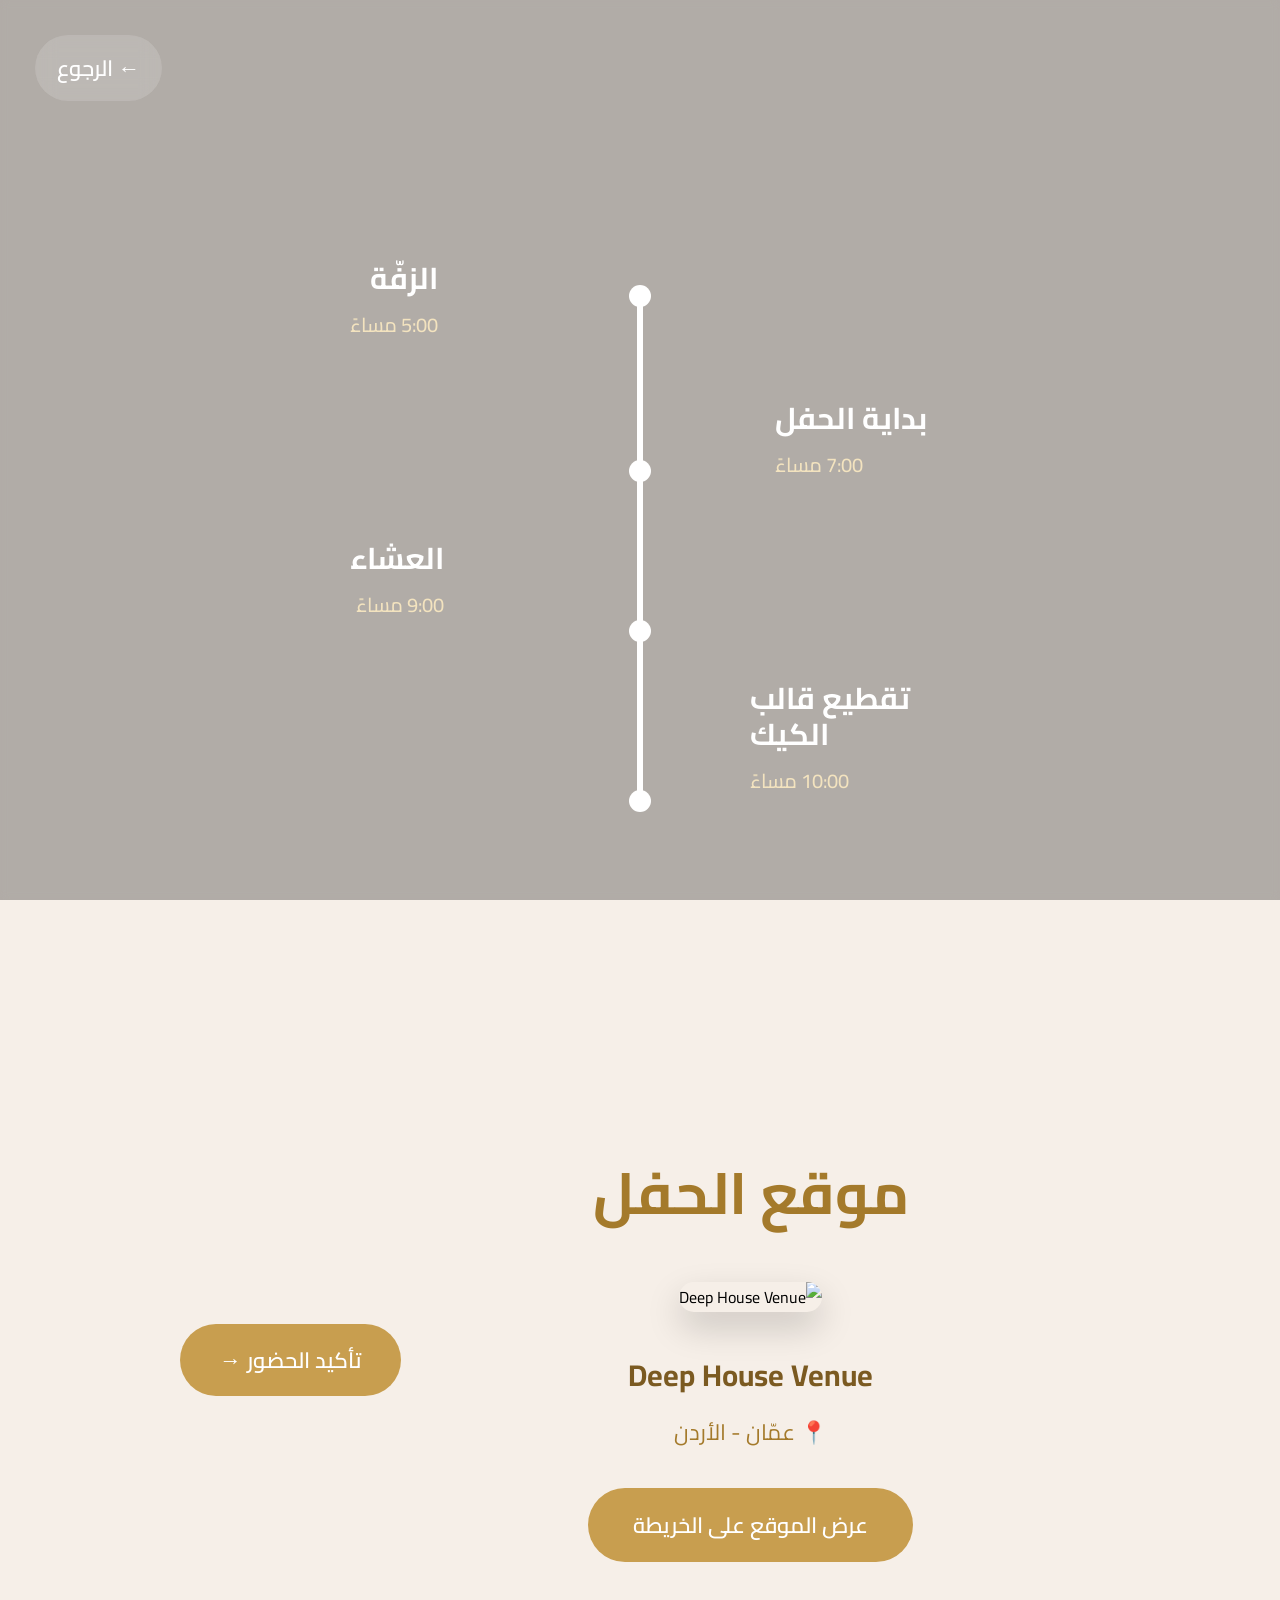
==== details.html @ 85a331f1 "Add files via upload" ====
<!DOCTYPE html>
<html lang="ar" dir="rtl">

<head>

    <meta charset="UTF-8">
    <meta name="viewport" content="width=device-width, initial-scale=1.0">

    <title>تفاصيل الحفل</title>

    <link rel="stylesheet" href="style.css">

    <link rel="preconnect" href="https://fonts.googleapis.com">
    <link rel="preconnect" href="https://fonts.gstatic.com" crossorigin>

    <link href="https://fonts.googleapis.com/css2?family=Cairo:wght@300;400;600;700&display=swap" rel="stylesheet">

</head>

<body>

    <a href="index.html" class="back-btn">
    ← الرجوع
</a>

<section id="details-page">

    <div class="details-overlay"></div>

    <div class="timeline-container fade-up">

        <!-- عنوان التفاصيل -->

        <img src="assets/images/details-name.png"
             class="details-name"
             alt="">

        <!-- الخط -->

        <div class="timeline-line"></div>

        <!-- النقاط -->

        <span class="dot dot1"></span>
        <span class="dot dot2"></span>
        <span class="dot dot3"></span>
        <span class="dot dot4"></span>

        <!-- السيارة -->

        <div class="timeline-item left item1">

            <img src="assets/images/car.png"
                 class="timeline-icon"
                 alt="">

            <div class="timeline-text">

                <h3>الزفّة</h3>

                <p>5:00 مساءً</p>

            </div>

        </div>

        <!-- بداية الحفل -->

        <div class="timeline-item right item2">

            <img src="assets/images/hall.png"
                 class="timeline-icon"
                 alt="">

            <div class="timeline-text">

                <h3>بداية الحفل</h3>

                <p>7:00 مساءً</p>

            </div>

        </div>

        <!-- العشاء -->

        <div class="timeline-item left item3">

         <img src="assets/images/dinner.png"
     class="timeline-icon dinner-icon"
     alt="">

            <div class="timeline-text">

                <h3>العشاء</h3>

                <p>9:00 مساءً</p>

            </div>

        </div>

        <!-- الكيك -->

        <div class="timeline-item right item4">

          <img src="assets/images/cake.png"
     class="timeline-icon cake-icon"
     alt="">
            <div class="timeline-text">

                <h3>تقطيع قالب الكيك</h3>

                <p>10:00 مساءً</p>

            </div>

        </div>

    </div>
   

</section>
<!--====================================-->
<!-- موقع الحفل -->
<!--====================================-->

<section id="location">

    <div class="location-container fade-up">

        <h2 class="location-title">
            موقع الحفل
        </h2>

        <img src="assets/images/Deep-House-Venue.jpeg"
             class="location-image"
             alt="Deep House Venue">

        <h3 class="location-name">
            Deep House Venue
        </h3>

        <p class="location-address">
            📍 عمّان - الأردن
        </p>

        <a href="https://www.google.com/maps/place/Deep+House+Venue/@31.8785806,35.7852639,17z/data=!4m6!3m5!1s0x151ca51e03b0c7c5:0xde146ec26766f739!8m2!3d31.8785806!4d35.7878388!16s%2Fg%2F11nh_1nqk2?entry=ttu"
           target="_blank"
           class="location-btn">

            عرض الموقع على الخريطة

        </a>

    </div>
   <div class="details-footer">

    <a href="https://docs.google.com/forms/d/e/1FAIpQLScKyUX1yhwun6GuuKNPkGCBetxqHu31m4FZAYQsaZNFjkMWgA/viewform?usp=header"
   class="next-btn"
   target="_blank">

    تأكيد الحضور →

</a>

</div>
</section>
</body>

</html>
---- style.css ----
/* ========================= */
/* إعدادات عامة */
/* ========================= */

*{
    margin:0;
    padding:0;
    box-sizing:border-box;
}

body{

    font-family:"Cairo",sans-serif;
    background:#F6EFE8;
    overflow-x:hidden;
    overflow-y:auto;
    position:relative;

}

/* ========================= */
/* الخلفية */
/* ========================= */

.overlay{

    position:fixed;

    inset:0;

    background:url("assets/images/background.jpeg") center center/cover no-repeat;

    z-index:-2;

}

.overlay::after{

    content:"";

    position:absolute;

    inset:0;

    backdrop-filter:blur(4px);

    background:rgba(255,255,255,.18);

}

/* الخلفية الثانية */



/* ========================= */
/* السكشن الأول */
/* ========================= */

#intro{

    width:100%;
    height:100vh;

    display:flex;
    justify-content:center;
    align-items:center;

}

.container{

    display:flex;
    flex-direction:column;
    align-items:center;
    justify-content:center;

    gap:10px;

}

/* اللوجو */

.main-logo{

    width:60px;

    margin-bottom:0;

}

/* الظرف */

.envelope{

    width:620px;
    max-width:90vw;

    cursor:pointer;

    filter:drop-shadow(0 15px 25px rgba(255,255,255,.18));

    animation:float 2.5s ease-in-out infinite;

}

/* النص */

.open-text{

   margin-top:-20px;

    font-size:28px;

    color:#fff;

    animation:glow 2s infinite;

}

/* ========================= */
/* السكشن الثاني */
/* ========================= */

#music-section{

    display:none;

    width:100%;
    height:100vh;

    justify-content:center;
    align-items:center;

    position:relative;

}

#music-section.show{

    display:flex;

}

/* الظرف */

.music-envelope{

    position:relative;

    width:480px;

    max-width:85vw;

    margin-top:40px;

    transition:.8s ease;

}

.music-envelope-img{

    width:100%;

    display:block;

    filter:drop-shadow(0 18px 30px rgba(0,0,0,.18));

    animation:float 3s ease-in-out infinite;

}

/* ========================= */
/* CD */
/* ========================= */

.cd-wrapper{

    position:absolute;

    top:-20px;

    right:-15px;

    width:110px;

    height:110px;

    z-index:5;

}

#cd{

    width:100%;

    cursor:pointer;

    transition:.3s;

}

#cd:hover{

    transform:scale(1.05);

}

.play-icon{

    position:absolute;

    width:32px;

    left:50%;

    top:50%;

    transform:translate(-50%,-50%);

    pointer-events:none;

}

/* ========================= */
/* اللوجو داخل الرسالة */
/* ========================= */

.music-icon{

    position:absolute;

    width:60px;

    left:50%;

    top:108px;

    transform:translateX(-50%);

    pointer-events:none;

}

/* ========================= */
/* الزهور */
/* ========================= */

.flower{

    position:absolute;

    width:90px;

    opacity:.28;

}

.flower-left{

    top:25px;

    left:30px;

}

.flower-right{

    right:30px;

    bottom:25px;

    transform:rotate(180deg);

}

/* ========================= */
/* حركة الظرف */
/* ========================= */

@keyframes float{

    0%{

        transform:translateY(0);

    }

    50%{

        transform:translateY(-10px);

    }

    100%{

        transform:translateY(0);

    }

}

/* ========================= */
/* دوران CD */
/* ========================= */

.spin{

    animation:spin 3s linear infinite;

}

@keyframes spin{

    from{

        transform:rotate(0deg);

    }

    to{

        transform:rotate(360deg);

    }

}


/* ========================= */
/* سكشن الكرت */
/* ========================= */

#card-section{

    min-height:100vh;

    display:flex;

    justify-content:center;

    align-items:center;

    padding:120px 20px;

    overflow:hidden;

}

.card-container{

    width:200%;
    display:flex;
    justify-content:center;

}

.card-image{

    width:min(520px, 92vw);

    max-width:92%;

    border-radius:12px;

    box-shadow:0 20px 45px rgba(0,0,0,.18);

    opacity:0;

    transform:translateY(70px);

    transition:1s ease;

}

.card-image:hover{

    transform:scale(1.02);

}

/* خلفية الكرت والعد التنازلي */

#card-section,
#countdown-section{

    position:relative;

background:url("assets/images/background.jpeg") center center/cover no-repeat;
    background-size:cover;

    background-attachment:fixed;

}

#card-section::before,
#countdown-section::before{

    content:"";

    position:absolute;

    inset:0;

    backdrop-filter:blur(5px);

    background:rgba(20,20,20,.20);

    z-index:0;

}

#card-section > *,
#countdown-section > *{

    position:relative;

    z-index:2;

}
.card-image{

    width:390px;

    max-width:90%;

    border-radius:12px;

    box-shadow:0 20px 45px rgba(0,0,0,.18);

    opacity:0;

    transform:translateY(80px);

    transition:all .9s ease;

}
.card-image.show{

    opacity:1;

    transform:translateY(0);

}

@keyframes cardAppear{

    to{

        opacity:1;

        transform:translateY(0);

    }

}

/*==========================
Countdown
==========================*/

#countdown-section{

    min-height:100vh;

    display:flex;

    justify-content:center;

    align-items:center;

    text-align:center;

    padding:80px 20px;

}

.countdown-wrapper{

    width:100%;

}

.count-title{

    font-size:42px;

    color:white;

    margin-bottom:55px;

    font-weight:400;

    letter-spacing:2px;

}

.countdown{

    display:flex;

    justify-content:center;

    align-items:center;

    gap:18px;

    flex-wrap:wrap;

    direction:ltr;

}

.time-box{

    min-width:95px;

    direction:ltr;

    text-align:center;

}

.time-box span{

    font-size:70px;

    font-weight:700;

    color:white;

    text-shadow:0 4px 15px rgba(0,0,0,.25);

    display:block;

}

.time-box small{

    color:white;

    font-size:18px;

    margin-top:12px;

    display:block;

}

.separator{

    font-size:55px;

    color:white;

    margin-top:-20px;

}
.cd-text{

    position:absolute;

    top:-90px;

    left:50%;

    transform:translateX(-50%);

    color:#5c5148;

    font-size:24px;

    font-weight:500;

    animation:glow 2s infinite;

    white-space:nowrap;

}
html{

    scroll-behavior:smooth;

    scroll-snap-type:y mandatory;

}

section{

    scroll-snap-align:start;

}
.main-logo{

    width:180px;

    margin-bottom:35px;

    animation:float 3s ease-in-out infinite;

}
/*==========================
فتح الرسالة
==========================*/

.music-envelope.open{

    transform:scale(1.08);

}

.music-envelope.open .music-envelope-img{

    transform:translateY(-30px);

    transition:1s ease;

}
/* ========================= */
/* سكشن التفاصيل */
/* ========================= */

#details-section{

    min-height:100vh;

    display:flex;

    justify-content:center;

    align-items:center;

    padding:100px 20px;

}

.details-container{

    position:relative;

    width:290px;

    max-width:90vw;

}

.details-card{

    width:100%;

    display:block;

}



/* ========================= */
/* ستكر التفاصيل */
/* ========================= */

.details-sticker{

    position:absolute;

    width:130px;

    top:140px;

    right:30px;

    transform:rotate(10deg);

    cursor:pointer;

    z-index:8;

    transition:.35s;

    filter:drop-shadow(0 12px 22px rgba(0,0,0,.22));

}

.details-sticker:hover{

    transform:rotate(10deg) scale(1.08);

}

/* ========================= */
/* ستكر تأكيد الحضور */
/* ========================= */

.confirm-sticker{

    position:absolute;

    width:170px;

    top:245px;

    left:-10px;

    transform:rotate(-13deg);

    cursor:pointer;

    z-index:8;

    transition:.35s;

    filter:drop-shadow(0 12px 22px rgba(0,0,0,.22));

}

.confirm-sticker:hover{

    transform:rotate(-13deg) scale(1.08);

}

/* ========================= */
/* Hover */
/* ========================= */

.details-sticker:hover{

    transform:rotate(14deg) scale(1.08);

}

.confirm-sticker:hover{

    transform:rotate(-14deg) scale(1.08);

}

/* Hover */

.details-sticker:hover{

    transform:rotate(12deg) scale(1.08);

}

.confirm-sticker:hover{

    transform:rotate(-12deg) scale(1.08);

}
/* ========================= */
/* زهور سكشن التفاصيل */
/* ========================= */

.d-flower{

    position:absolute;

    width:75px;

    pointer-events:none;

    z-index:9;

    filter:drop-shadow(0 8px 15px rgba(0,0,0,.15));

}

/* فوق ستكر التفاصيل */

.flower-1{

    top:170px;

    right:-20px;
    
    width:105px;
}

/* يمين ستكر التفاصيل */

.flower-2{

    top:185px;

    right:-100px;

    width:200px;

}

/* فوق ستكر تأكيد الحضور */

.flower-3{

    top:180px;

    left:-80px;
    
    width:160px;

}

/* تحت ستكر تأكيد الحضور */

.flower-4{

    top:420px;

    left:20px;

}
/*====================================*/
/* صفحة التفاصيل */
/*====================================*/

#details-page{

    min-height:100vh;
    background:url("assets/images/background.jpeg") center center/cover no-repeat;
    display:flex;
    justify-content:center;
    align-items:center;
    position:relative;
    overflow:hidden;

}

.details-overlay{

    position:absolute;
    inset:0;
    background:rgba(0,0,0,.28);
    backdrop-filter:blur(4px);

}

.timeline-container{

    position:relative;
    width:600px;
    height:900px;
    z-index:2;

}

/* عنوان الصفحة */

.details-name{

    display:block;
    width:410px;
    margin:0 auto 40px;

}

/* الخط */

.timeline-line{

    position:absolute;
    top:290px;
    left:50%;
    transform:translateX(-50%);
    width:6px;
    height:520px;
    background:white;
    border-radius:50px;

}

/* النقاط */

.dot{

    position:absolute;
    left:50%;
    transform:translateX(-50%);
    width:22px;
    height:22px;
    background:white;
    border-radius:50%;

}

.dot1{ top:285px; }
.dot2{ top:460px; }
.dot3{ top:620px; }
.dot4{ top:790px; }

/* العناصر */

.timeline-item{

    position:absolute;
    width:250px;
    display:flex;
    align-items:center;
    gap:10px;

}

.timeline-item.left{

    justify-content:flex-end;
    text-align:right;

}

.timeline-item.right{

    flex-direction:row-reverse;
    justify-content:flex-start;
    text-align:left;

}

/* أماكن العناصر */

.item1{

    top:260px;
    left:10px;

}

.item2{

    top:400px;
    right:10px;

}

.item3{

    top:540px;
    left:10px;

}

.item4{

    top:680px;
    right:10px;

}

/* الأيقونات */

.timeline-icon{

    width:85px;

}

.dinner-icon{
    width:90px;
    margin-left:22px;
}

.cake-icon{
    width:82px;
    margin-top:-6px;
}
.car-icon{
    width:80px;
    margin-top:2px;
}
.hall-icon{
    width:80px;
    margin-top:4px;
}

/* النص */

.timeline-text h3{

    color:#fff;
    font-size:30px;
    font-weight:700;
    margin-bottom:10px;
    line-height:1.2;

}

.timeline-text p{

    color:#F3E3BF;
    font-size:20px;
    font-weight:500;
    margin:0;

}

/*====================================*/
/* موقع الحفل */
/*====================================*/

#location{

    min-height:100vh;

    background:url("assets/images/location-bg.jpg") center center/cover no-repeat;

    display:flex;

    justify-content:center;

    align-items:center;

    padding:80px 20px;

}

.location-container{

    width:100%;

    max-width:700px;

    text-align:center;

}

.location-title{

    color:#A47A2B;

    font-size:58px;

    font-weight:700;

    margin-bottom:35px;

}

.location-image{

    width:420px;

    max-width:100%;

    border-radius:28px;

    box-shadow:0 15px 35px rgba(0,0,0,.18);

    margin-bottom:25px;

}

.location-name{

    color:#7B5A21;

    font-size:30px;

    font-weight:700;

    margin-top:10px;

    margin-bottom:8px;

}

.location-address{

    color:#A47A2B;

    font-size:22px;

    margin-bottom:35px;

}

.location-btn{

    display:inline-block;

    text-decoration:none;

    background:#c89e4f;

    color:white;

    padding:16px 45px;

    border-radius:50px;

    font-size:22px;

    font-weight:600;

    transition:.3s;

}

.location-btn:hover{

    background:#b48735;

    transform:translateY(-4px);

}
.back-btn{

    position:fixed;

    top:35px;

    left:35px;

    color:white;

    text-decoration:none;

    font-size:22px;

    font-weight:600;

    background:rgba(255,255,255,.15);

    backdrop-filter:blur(10px);

    padding:12px 22px;

    border-radius:50px;

    transition:.3s;

    z-index:999;

}

.back-btn:hover{

    background:rgba(255,255,255,.3);

}
/*====================================*/
/* زر الانتقال */
/*====================================*/

.details-footer{

    display:flex;

    justify-content:center;

    margin-top:80px;

    margin-bottom:60px;

}

.next-btn{

    display:inline-block;

    padding:15px 40px;

    border-radius:50px;

    background:#C89E4F;

    color:white;

    text-decoration:none;

    font-size:22px;

    font-weight:600;

    transition:.3s;

}

.next-btn:hover{

    transform:translateY(-3px);

    background:#B48735;

}
/*====================================*/
/* Animation */
/*====================================*/

.fade-up{

    opacity:0;

    transform:translateY(40px);

    animation:fadeUp 1.2s ease forwards;

}

@keyframes fadeUp{

    from{

        opacity:0;

        transform:translateY(40px);

    }

    to{

        opacity:1;

        transform:translateY(0);

    }

}
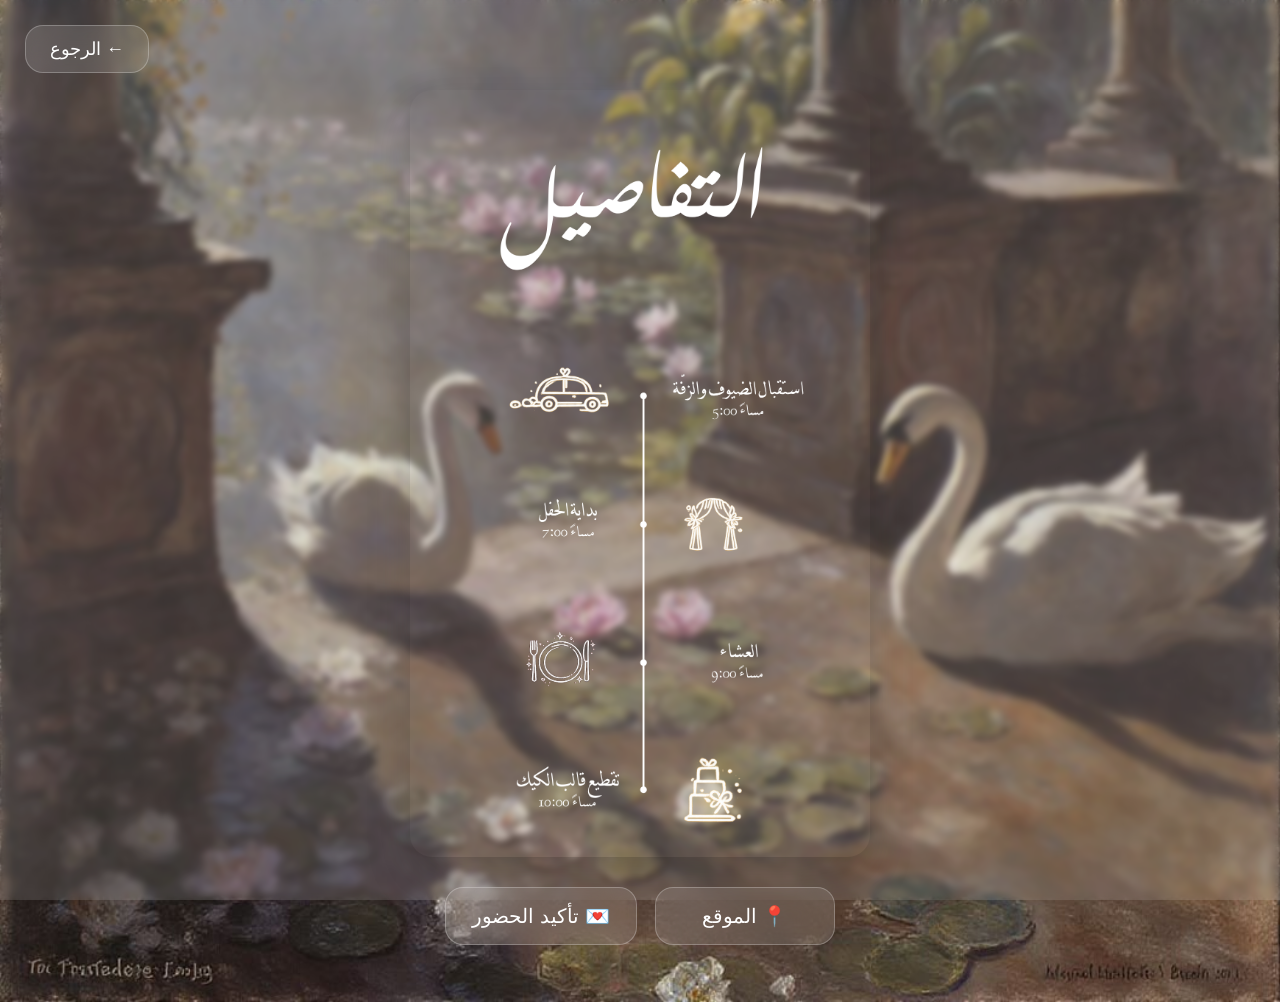
==== commit dc49eb55: "Add files via upload" ====
--- a/details.html
+++ b/details.html
@@ -4,168 +4,53 @@
 <head>
 
     <meta charset="UTF-8">
+
     <meta name="viewport" content="width=device-width, initial-scale=1.0">
 
-    <title>تفاصيل الحفل</title>
+    <title>التفاصيل</title>
 
     <link rel="stylesheet" href="style.css">
-
-    <link rel="preconnect" href="https://fonts.googleapis.com">
-    <link rel="preconnect" href="https://fonts.gstatic.com" crossorigin>
-
-    <link href="https://fonts.googleapis.com/css2?family=Cairo:wght@300;400;600;700&display=swap" rel="stylesheet">
 
 </head>
 
 <body>
 
-    <a href="index.html" class="back-btn">
-    ← الرجوع
-</a>
+    <div class="overlay"></div>
 
-<section id="details-page">
+    <!-- زر الرجوع -->
+    <a href="index.html" class="back-glass">
+        ← الرجوع
+    </a>
 
-    <div class="details-overlay"></div>
+    <section id="details-page">
 
-    <div class="timeline-container fade-up">
+        <img
+            src="assets/images/details-all-01.png"
+            alt="تفاصيل الحفل"
+            class="details-full-image">
 
-        <!-- عنوان التفاصيل -->
+        <div class="glass-buttons">
 
-        <img src="assets/images/details-name.png"
-             class="details-name"
-             alt="">
+            <a href="https://maps.app.goo.gl/hajBgwSjTfjxA7Ft5"
+               target="_blank"
+               class="glass-btn">
 
-        <!-- الخط -->
+                📍 الموقع
 
-        <div class="timeline-line"></div>
+            </a>
 
-        <!-- النقاط -->
+            <a href="https://docs.google.com/forms/d/e/1FAIpQLScKyUX1yhwun6GuuKNPkGCBetxqHu31m4FZAYQsaZNFjkMWgA/viewform?usp=header"
+               target="_blank"
+               class="glass-btn">
 
-        <span class="dot dot1"></span>
-        <span class="dot dot2"></span>
-        <span class="dot dot3"></span>
-        <span class="dot dot4"></span>
+                💌 تأكيد الحضور
 
-        <!-- السيارة -->
-
-        <div class="timeline-item left item1">
-
-            <img src="assets/images/car.png"
-                 class="timeline-icon"
-                 alt="">
-
-            <div class="timeline-text">
-
-                <h3>الزفّة</h3>
-
-                <p>5:00 مساءً</p>
-
-            </div>
+            </a>
 
         </div>
 
-        <!-- بداية الحفل -->
+    </section>
 
-        <div class="timeline-item right item2">
-
-            <img src="assets/images/hall.png"
-                 class="timeline-icon"
-                 alt="">
-
-            <div class="timeline-text">
-
-                <h3>بداية الحفل</h3>
-
-                <p>7:00 مساءً</p>
-
-            </div>
-
-        </div>
-
-        <!-- العشاء -->
-
-        <div class="timeline-item left item3">
-
-         <img src="assets/images/dinner.png"
-     class="timeline-icon dinner-icon"
-     alt="">
-
-            <div class="timeline-text">
-
-                <h3>العشاء</h3>
-
-                <p>9:00 مساءً</p>
-
-            </div>
-
-        </div>
-
-        <!-- الكيك -->
-
-        <div class="timeline-item right item4">
-
-          <img src="assets/images/cake.png"
-     class="timeline-icon cake-icon"
-     alt="">
-            <div class="timeline-text">
-
-                <h3>تقطيع قالب الكيك</h3>
-
-                <p>10:00 مساءً</p>
-
-            </div>
-
-        </div>
-
-    </div>
-   
-
-</section>
-<!--====================================-->
-<!-- موقع الحفل -->
-<!--====================================-->
-
-<section id="location">
-
-    <div class="location-container fade-up">
-
-        <h2 class="location-title">
-            موقع الحفل
-        </h2>
-
-        <img src="assets/images/Deep-House-Venue.jpeg"
-             class="location-image"
-             alt="Deep House Venue">
-
-        <h3 class="location-name">
-            Deep House Venue
-        </h3>
-
-        <p class="location-address">
-            📍 عمّان - الأردن
-        </p>
-
-        <a href="https://www.google.com/maps/place/Deep+House+Venue/@31.8785806,35.7852639,17z/data=!4m6!3m5!1s0x151ca51e03b0c7c5:0xde146ec26766f739!8m2!3d31.8785806!4d35.7878388!16s%2Fg%2F11nh_1nqk2?entry=ttu"
-           target="_blank"
-           class="location-btn">
-
-            عرض الموقع على الخريطة
-
-        </a>
-
-    </div>
-   <div class="details-footer">
-
-    <a href="https://docs.google.com/forms/d/e/1FAIpQLScKyUX1yhwun6GuuKNPkGCBetxqHu31m4FZAYQsaZNFjkMWgA/viewform?usp=header"
-   class="next-btn"
-   target="_blank">
-
-    تأكيد الحضور →
-
-</a>
-
-</div>
-</section>
 </body>
 
 </html>
--- a/style.css
+++ b/style.css
@@ -1,6 +1,6 @@
-/* ========================= */
-/* إعدادات عامة */
-/* ========================= */
+/*==================================================
+GENERAL
+==================================================*/
 
 *{
     margin:0;
@@ -8,361 +8,362 @@
     box-sizing:border-box;
 }
 
+html{
+
+    scroll-behavior:smooth;
+
+}
+
 body{
 
     font-family:"Cairo",sans-serif;
-    background:#F6EFE8;
+
+    margin:0;
+    padding:0;
+
     overflow-x:hidden;
-    overflow-y:auto;
+
+    color:white;
+
+    background:url("assets/images/background.jpeg") center center / cover no-repeat fixed;
+
+}
+
+/*==================================================
+BACKGROUND
+==================================================*/
+
+.overlay{
+
+    position:fixed;
+
+    inset:0;
+
+    background:rgba(255,255,255,.12);
+
+    backdrop-filter:blur(3px);
+
+    z-index:-1;
+
+}
+
+
+
+/*==================================================
+/*==================================================
+COMMON
+==================================================*/
+
+section{
+
+    min-height:100vh;
+
+    display:flex;
+
+    justify-content:center;
+
+    align-items:center;
+
     position:relative;
 
-}
-
-/* ========================= */
-/* الخلفية */
-/* ========================= */
-
-.overlay{
-
-    position:fixed;
-
-    inset:0;
-
-    background:url("assets/images/background.jpeg") center center/cover no-repeat;
-
-    z-index:-2;
-
-}
-
-.overlay::after{
-
-    content:"";
+    padding:60px 20px;
+
+    background:transparent;
+
+}
+
+/*==================================================
+INTRO
+==================================================*/
+
+#intro{
+
+    text-align:center;
+
+}
+
+.container{
+
+    display:flex;
+
+    flex-direction:column;
+
+    align-items:center;
+
+    gap:8px;
+
+}
+
+.main-logo{
+
+    width:110px;
+
+    margin-bottom:5px;
+
+    animation:float 3s ease-in-out infinite;
+
+}
+
+.envelope{
+
+    width:min(620px,90vw);
+
+    cursor:pointer;
+
+    filter:drop-shadow(0 18px 30px rgba(255,255,255,.18));
+
+    animation:float 3s ease-in-out infinite;
+
+}
+
+.open-text{
+
+    margin-top:-10px;
+
+    font-size:28px;
+
+    color:white;
+
+    animation:glow 2s infinite;
+
+}
+
+/*==================================================
+MUSIC SECTION
+==================================================*/
+
+#music-section{
+
+    display:none;
+
+}
+
+#music-section.show{
+
+    display:flex;
+
+}
+
+.music-envelope{
+
+    position:relative;
+
+    width:min(500px,90vw);
+
+    margin-top:30px;
+
+}
+
+.music-envelope-img{
+
+    width:100%;
+
+    display:block;
+
+    filter:drop-shadow(0 18px 35px rgba(0,0,0,.18));
+
+    animation:float 3s ease-in-out infinite;
+
+}
+
+/* CD */
+
+.cd-wrapper{
 
     position:absolute;
 
-    inset:0;
-
-    backdrop-filter:blur(4px);
-
-    background:rgba(255,255,255,.18);
-
-}
-
-/* الخلفية الثانية */
-
-
-
-/* ========================= */
-/* السكشن الأول */
-/* ========================= */
-
-#intro{
+    top:-18px;
+
+    right:-10px;
+
+    width:110px;
+
+    height:110px;
+
+    z-index:5;
+
+}
+
+#cd{
 
     width:100%;
-    height:100vh;
+
+    cursor:pointer;
+
+    transition:.3s;
+
+}
+
+#cd:hover{
+
+    transform:scale(1.05);
+
+}
+
+.play-icon{
+
+    position:absolute;
+
+    width:34px;
+
+    left:50%;
+
+    top:50%;
+
+    transform:translate(-50%,-50%);
+
+    pointer-events:none;
+
+}
+
+/* Logo Music */
+
+.music-icon{
+
+    position:absolute;
+
+    width:75px;
+
+    top:28px;
+
+    left:88px;
+
+    z-index:10;
+
+    pointer-events:none;
+
+    animation:musicFloat 2.5s ease-in-out infinite;
+
+}
+
+/* Flowers */
+
+.flower{
+
+    position:absolute;
+
+    width:100px;
+
+    opacity:.88;
+
+}
+
+.flower-left{
+
+    top:25px;
+
+    left:30px;
+
+}
+
+.flower-right{
+
+    bottom:25px;
+
+    right:30px;
+
+    transform:rotate(180deg);
+
+}
+
+/*==================================================
+ANIMATIONS
+==================================================*/
+
+@keyframes float{
+
+    0%{
+
+        transform:translateY(0);
+
+    }
+
+    50%{
+
+        transform:translateY(-10px);
+
+    }
+
+    100%{
+
+        transform:translateY(0);
+
+    }
+
+}
+
+@keyframes glow{
+
+    0%,100%{
+
+        opacity:1;
+
+    }
+
+    50%{
+
+        opacity:.45;
+
+    }
+
+}
+
+.spin{
+
+    animation:spin 3s linear infinite;
+
+}
+
+@keyframes spin{
+
+    from{
+
+        transform:rotate(0deg);
+
+    }
+
+    to{
+
+        transform:rotate(360deg);
+
+    }
+
+}
+/*==================================================
+CARD SECTION
+==================================================*/
+
+#card-section{
 
     display:flex;
+
     justify-content:center;
+
     align-items:center;
 
-}
-
-.container{
+    padding:100px 20px;
+
+}
+
+.card-container{
+
+    width:100%;
 
     display:flex;
-    flex-direction:column;
+
+    justify-content:center;
+
     align-items:center;
-    justify-content:center;
-
-    gap:10px;
-
-}
-
-/* اللوجو */
-
-.main-logo{
-
-    width:60px;
-
-    margin-bottom:0;
-
-}
-
-/* الظرف */
-
-.envelope{
-
-    width:620px;
-    max-width:90vw;
-
-    cursor:pointer;
-
-    filter:drop-shadow(0 15px 25px rgba(255,255,255,.18));
-
-    animation:float 2.5s ease-in-out infinite;
-
-}
-
-/* النص */
-
-.open-text{
-
-   margin-top:-20px;
-
-    font-size:28px;
-
-    color:#fff;
-
-    animation:glow 2s infinite;
-
-}
-
-/* ========================= */
-/* السكشن الثاني */
-/* ========================= */
-
-#music-section{
-
-    display:none;
-
-    width:100%;
-    height:100vh;
-
-    justify-content:center;
-    align-items:center;
-
-    position:relative;
-
-}
-
-#music-section.show{
-
-    display:flex;
-
-}
-
-/* الظرف */
-
-.music-envelope{
-
-    position:relative;
-
-    width:480px;
-
-    max-width:85vw;
-
-    margin-top:40px;
-
-    transition:.8s ease;
-
-}
-
-.music-envelope-img{
-
-    width:100%;
-
-    display:block;
-
-    filter:drop-shadow(0 18px 30px rgba(0,0,0,.18));
-
-    animation:float 3s ease-in-out infinite;
-
-}
-
-/* ========================= */
-/* CD */
-/* ========================= */
-
-.cd-wrapper{
-
-    position:absolute;
-
-    top:-20px;
-
-    right:-15px;
-
-    width:110px;
-
-    height:110px;
-
-    z-index:5;
-
-}
-
-#cd{
-
-    width:100%;
-
-    cursor:pointer;
-
-    transition:.3s;
-
-}
-
-#cd:hover{
-
-    transform:scale(1.05);
-
-}
-
-.play-icon{
-
-    position:absolute;
-
-    width:32px;
-
-    left:50%;
-
-    top:50%;
-
-    transform:translate(-50%,-50%);
-
-    pointer-events:none;
-
-}
-
-/* ========================= */
-/* اللوجو داخل الرسالة */
-/* ========================= */
-
-.music-icon{
-
-    position:absolute;
-
-    width:60px;
-
-    left:50%;
-
-    top:108px;
-
-    transform:translateX(-50%);
-
-    pointer-events:none;
-
-}
-
-/* ========================= */
-/* الزهور */
-/* ========================= */
-
-.flower{
-
-    position:absolute;
-
-    width:90px;
-
-    opacity:.28;
-
-}
-
-.flower-left{
-
-    top:25px;
-
-    left:30px;
-
-}
-
-.flower-right{
-
-    right:30px;
-
-    bottom:25px;
-
-    transform:rotate(180deg);
-
-}
-
-/* ========================= */
-/* حركة الظرف */
-/* ========================= */
-
-@keyframes float{
-
-    0%{
-
-        transform:translateY(0);
-
-    }
-
-    50%{
-
-        transform:translateY(-10px);
-
-    }
-
-    100%{
-
-        transform:translateY(0);
-
-    }
-
-}
-
-/* ========================= */
-/* دوران CD */
-/* ========================= */
-
-.spin{
-
-    animation:spin 3s linear infinite;
-
-}
-
-@keyframes spin{
-
-    from{
-
-        transform:rotate(0deg);
-
-    }
-
-    to{
-
-        transform:rotate(360deg);
-
-    }
-
-}
-
-
-/* ========================= */
-/* سكشن الكرت */
-/* ========================= */
-
-#card-section{
-
-    min-height:100vh;
-
-    display:flex;
-
-    justify-content:center;
-
-    align-items:center;
-
-    padding:120px 20px;
-
-    overflow:hidden;
-
-}
-
-.card-container{
-
-    width:200%;
-    display:flex;
-    justify-content:center;
 
 }
 
 .card-image{
 
-    width:min(520px, 92vw);
-
-    max-width:92%;
-
-    border-radius:12px;
-
-    box-shadow:0 20px 45px rgba(0,0,0,.18);
+    width:min(560px,92vw);
+
+    border-radius:16px;
+
+    box-shadow:0 20px 45px rgba(0,0,0,.20);
 
     opacity:0;
 
@@ -372,23 +373,30 @@
 
 }
 
+.card-image.show{
+
+    opacity:1;
+
+    transform:translateY(0);
+
+}
+
 .card-image:hover{
 
-    transform:scale(1.02);
-
-}
-
-/* خلفية الكرت والعد التنازلي */
+    transform:translateY(0) scale(1.02);
+
+}
+
+
+/*==================================================
+CARD & COUNTDOWN BACKGROUND
+==================================================*/
 
 #card-section,
 #countdown-section{
 
     position:relative;
 
-background:url("assets/images/background.jpeg") center center/cover no-repeat;
-    background-size:cover;
-
-    background-attachment:fixed;
 
 }
 
@@ -401,48 +409,404 @@
 
     inset:0;
 
-    backdrop-filter:blur(5px);
-
-    background:rgba(20,20,20,.20);
-
-    z-index:0;
-
-}
-
-#card-section > *,
-#countdown-section > *{
+    background:rgba(20,20,20,.10);
+
+    pointer-events:none;
+
+}
+
+#card-section>*,
+#countdown-section>*{
 
     position:relative;
 
     z-index:2;
 
 }
+
+
+/*==================================================
+COUNTDOWN
+==================================================*/
+
+#countdown-section{
+   
+
+    text-align:center;
+
+    padding:80px 20px;
+
+}
+
+.countdown-wrapper{
+
+    width:100%;
+
+}
+
+.count-title{
+
+    font-size:clamp(28px,4vw,42px);
+
+    color:white;
+
+    font-weight:400;
+
+    margin-bottom:55px;
+
+    letter-spacing:2px;
+
+}
+
+.countdown{
+
+    display:flex;
+
+    justify-content:center;
+
+    align-items:center;
+
+    flex-wrap:wrap;
+
+    gap:18px;
+
+    direction:ltr;
+
+}
+
+.time-box{
+
+    min-width:95px;
+
+    text-align:center;
+
+}
+
+.time-box span{
+
+    display:block;
+
+    font-size:clamp(42px,7vw,72px);
+
+    font-weight:700;
+
+    color:white;
+
+    text-shadow:0 5px 15px rgba(0,0,0,.25);
+
+}
+
+.time-box small{
+
+    display:block;
+
+    margin-top:10px;
+
+    color:white;
+
+    font-size:17px;
+
+}
+
+.separator{
+
+    font-size:45px;
+
+    color:white;
+
+    margin-top:-20px;
+
+}
+
+
+/*==================================================
+RESPONSIVE
+==================================================*/
+
+@media(max-width:768px){
+
 .card-image{
 
-    width:390px;
-
-    max-width:90%;
-
-    border-radius:12px;
+    width:95vw;
+
+}
+
+.count-title{
+
+    font-size:28px;
+
+}
+
+.countdown{
+
+    gap:12px;
+
+}
+
+.time-box{
+
+    min-width:70px;
+
+}
+
+.time-box span{
+
+    font-size:42px;
+
+}
+
+.time-box small{
+
+    font-size:14px;
+
+}
+
+.separator{
+
+    font-size:30px;
+
+    margin-top:-10px;
+
+}
+
+}
+/*==================================================
+LAST CARD SECTION
+==================================================*/
+
+#details-section{
+   
+
+    display:flex;
+
+    justify-content:center;
+
+    align-items:center;
+
+    padding:100px 20px;
+
+}
+
+.details-container{
+
+    position:relative;
+
+    width:min(360px,92vw);
+
+}
+
+.details-card{
+
+    width:100%;
+
+    display:block;
+
+    border-radius:16px;
 
     box-shadow:0 20px 45px rgba(0,0,0,.18);
 
-    opacity:0;
-
-    transform:translateY(80px);
-
-    transition:all .9s ease;
-
-}
-.card-image.show{
-
-    opacity:1;
-
-    transform:translateY(0);
-
-}
-
-@keyframes cardAppear{
+}
+
+
+/*==================================================
+DETAILS STICKER
+==================================================*/
+
+.details-link{
+
+    position:absolute;
+
+    top:28%;
+
+    right:8%;
+
+}
+
+.details-sticker{
+
+    width:38%;
+
+    display:block;
+
+    transition:.35s;
+
+    filter:drop-shadow(0 10px 20px rgba(0,0,0,.18));
+
+}
+
+.details-link:hover .details-sticker{
+
+    transform:rotate(8deg) scale(1.08);
+
+}
+
+
+/*==================================================
+CONFIRM STICKER
+==================================================*/
+
+.confirm-link{
+
+    position:absolute;
+
+    top:39%;
+    right:48%;
+
+}
+
+.confirm-sticker{
+
+    width:clamp(140px, 30vw, 190px);
+
+    display:block;
+
+    transition:.35s ease;
+
+    filter:drop-shadow(0 10px 20px rgba(0,0,0,.18));
+
+}
+
+.confirm-link:hover .confirm-sticker{
+
+    transform:rotate(-6deg) scale(1.08);
+
+    filter:drop-shadow(0 14px 28px rgba(0,0,0,.25));
+
+}
+
+/*==================================================
+LOCATION STICKER
+==================================================*/
+
+.location-link{
+
+    position:absolute;
+
+    top:50%;
+    right:10%;
+
+}
+
+.location-sticker{
+
+    width:clamp(110px, 28vw, 145px);
+
+    display:block;
+
+    transition:.35s ease;
+
+    filter:drop-shadow(0 10px 20px rgba(0,0,0,.18));
+
+}
+
+.location-link:hover .location-sticker{
+
+    transform:scale(1.08);
+
+    filter:drop-shadow(0 14px 28px rgba(0,0,0,.25));
+
+}
+
+
+/*==================================================
+FLOWERS
+==================================================*/
+
+.d-flower{
+
+    position:absolute;
+
+    pointer-events:none;
+
+    filter:drop-shadow(0 8px 15px rgba(0,0,0,.15));
+
+}
+
+.flower-1{
+
+    width:110px;
+
+    top:33%;
+
+    right:-10%;
+
+}
+
+.flower-2{
+
+    width:170px;
+
+    top:35%;
+
+    right:-32%;
+
+}
+
+.flower-3{
+
+    width:150px;
+
+    top:40%;
+
+    left:-25%;
+
+}
+
+.flower-4{
+
+    width:85px;
+
+    top:86%;
+
+    left:6%;
+
+}
+
+
+/*==================================================
+DETAILS PAGE
+==================================================*/
+
+#details-page{
+
+    display:flex;
+
+    justify-content:center;
+
+    align-items:center;
+
+    padding:80px 20px;
+
+}
+
+.details-full-image{
+
+    width:min(520px,95vw);
+
+    display:block;
+
+    border-radius:18px;
+
+    box-shadow:0 20px 45px rgba(0,0,0,.18);
+
+    animation:fadeUp 1s ease;
+
+}
+
+
+/*==================================================
+ANIMATION
+==================================================*/
+
+@keyframes fadeUp{
+
+    from{
+
+        opacity:0;
+
+        transform:translateY(40px);
+
+    }
 
     to{
 
@@ -454,11 +818,73 @@
 
 }
 
-/*==========================
-Countdown
-==========================*/
-
-#countdown-section{
+
+/*==================================================
+MOBILE
+==================================================*/
+
+@media(max-width:768px){
+
+.details-container{
+
+    width:95vw;
+
+}
+
+.details-sticker{
+
+    width:36%;
+
+}
+
+.confirm-sticker{
+
+    width:48%;
+
+}
+
+.location-sticker{
+
+    width:28%;
+
+}
+
+.flower-1{
+
+    width:85px;
+
+}
+
+.flower-2{
+
+    width:120px;
+
+}
+
+.flower-3{
+
+    width:110px;
+
+}
+
+.flower-4{
+
+    width:65px;
+
+}
+
+.details-full-image{
+
+    width:96vw;
+
+}
+
+}
+/*==================================================
+LOCATION PAGE
+==================================================*/
+
+#location{
 
     min-height:100vh;
 
@@ -468,747 +894,530 @@
 
     align-items:center;
 
+    padding:80px 20px;
+
+}
+
+.location-container{
+
+    width:min(700px,95vw);
+
     text-align:center;
 
-    padding:80px 20px;
-
-}
-
-.countdown-wrapper{
+}
+
+.location-image{
+
+    width:min(430px,100%);
+
+    border-radius:22px;
+
+    box-shadow:0 18px 35px rgba(0,0,0,.18);
+
+    margin-bottom:25px;
+
+}
+
+.location-name{
+
+    color:#ffffff;
+
+    font-size:clamp(24px,4vw,34px);
+
+    margin-bottom:12px;
+
+    font-weight:700;
+
+}
+
+.location-address{
+
+    color:#F4E6C8;
+
+    font-size:clamp(18px,3vw,22px);
+
+    margin-bottom:35px;
+
+}
+
+.location-btn{
+
+    display:inline-block;
+
+    text-decoration:none;
+
+    background:#C89E4F;
+
+    color:white;
+
+    padding:15px 40px;
+
+    border-radius:40px;
+
+    font-size:20px;
+
+    transition:.35s;
+
+}
+
+.location-btn:hover{
+
+    background:#B48735;
+
+    transform:translateY(-4px);
+
+}
+
+
+/*==================================================
+BUTTONS
+==================================================*/
+
+.back-btn,
+.next-btn{
+
+    display:inline-flex;
+
+    justify-content:center;
+
+    align-items:center;
+
+    padding:14px 32px;
+
+    border-radius:40px;
+
+    background:#C89E4F;
+
+    color:white;
+
+    text-decoration:none;
+
+    font-size:20px;
+
+    transition:.3s;
+
+}
+
+.back-btn{
+
+    position:fixed;
+
+    top:25px;
+
+    left:25px;
+
+    z-index:999;
+
+}
+
+.back-btn:hover,
+.next-btn:hover{
+
+    background:#B48735;
+
+    transform:translateY(-3px);
+
+}
+
+.details-footer{
+
+    margin-top:60px;
+
+    display:flex;
+
+    justify-content:center;
+
+}
+
+
+/*==================================================
+GENERAL HOVER
+==================================================*/
+
+img{
+
+    user-select:none;
+
+    -webkit-user-drag:none;
+
+}
+
+a{
+
+    transition:.3s;
+
+}
+
+a:hover{
+
+    opacity:.98;
+
+}
+
+
+/*==================================================
+TABLET
+==================================================*/
+
+@media (max-width:992px){
+
+.main-logo{
+
+    width:95px;
+
+}
+
+.envelope{
+
+    width:82vw;
+
+}
+
+.music-envelope{
+
+    width:75vw;
+
+}
+
+.card-image{
+
+    width:78vw;
+
+}
+
+.details-container{
+
+    width:340px;
+
+}
+
+}
+
+
+/*==================================================
+MOBILE
+==================================================*/
+
+@media (max-width:768px){
+
+section{
+
+    padding:60px 15px;
+
+}
+
+.main-logo{
+
+    width:85px;
+
+}
+
+.envelope{
+
+    width:92vw;
+
+}
+
+.music-envelope{
+
+    width:90vw;
+
+}
+
+.cd-wrapper{
+
+    width:90px;
+
+    height:90px;
+
+}
+
+.card-image{
+
+    width:94vw;
+
+}
+
+.count-title{
+
+    font-size:28px;
+
+}
+
+.details-container{
+
+    width:94vw;
+
+}
+
+.details-full-image{
+
+    width:95vw;
+
+}
+
+.location-image{
 
     width:100%;
 
 }
 
-.count-title{
-
-    font-size:42px;
+.back-btn{
+
+    left:15px;
+
+    top:15px;
+
+    font-size:17px;
+
+    padding:12px 20px;
+
+}
+
+}
+
+
+/*==================================================
+SMALL PHONES
+==================================================*/
+
+@media (max-width:480px){
+
+.open-text{
+
+    font-size:20px;
+
+}
+
+.time-box span{
+
+    font-size:34px;
+
+}
+
+.separator{
+
+    font-size:26px;
+
+}
+
+.location-btn,
+.next-btn,
+.back-btn{
+
+    font-size:16px;
+
+    padding:12px 20px;
+
+}
+
+}
+/*========================================
+DETAILS PAGE
+========================================*/
+
+#details-page{
+
+    min-height:100vh;
+
+    display:flex;
+
+    flex-direction:column;
+
+    justify-content:center;
+
+    align-items:center;
+
+    padding:90px 20px 60px;
+
+    position:relative;
+
+}
+
+/* صورة التفاصيل */
+
+.details-full-image{
+
+    width:min(460px,95vw);
+
+    border-radius:22px;
+
+    box-shadow:0 20px 45px rgba(0,0,0,.18);
+
+}
+
+/* زر الرجوع */
+
+.back-glass{
+
+    position:fixed;
+
+    top:25px;
+
+    left:25px;
+
+    padding:12px 24px;
+
+    border-radius:18px;
+
+    text-decoration:none;
 
     color:white;
 
-    margin-bottom:55px;
-
-    font-weight:400;
-
-    letter-spacing:2px;
-
-}
-
-.countdown{
+    font-size:18px;
+
+    backdrop-filter:blur(18px);
+
+    background:rgba(255,255,255,.12);
+
+    border:1px solid rgba(255,255,255,.25);
+
+    transition:.35s;
+
+    z-index:999;
+
+}
+
+.back-glass:hover{
+
+    background:rgba(255,255,255,.22);
+
+    transform:translateY(-2px);
+
+}
+
+/* الأزرار */
+
+.glass-buttons{
 
     display:flex;
 
+    gap:18px;
+
+    margin-top:30px;
+
+    flex-wrap:wrap;
+
     justify-content:center;
 
-    align-items:center;
-
-    gap:18px;
-
-    flex-wrap:wrap;
-
-    direction:ltr;
-
-}
-
-.time-box{
-
-    min-width:95px;
-
-    direction:ltr;
+}
+
+.glass-btn{
+
+    min-width:180px;
 
     text-align:center;
 
-}
-
-.time-box span{
-
-    font-size:70px;
-
-    font-weight:700;
+    padding:16px 26px;
+
+    border-radius:18px;
+
+    text-decoration:none;
 
     color:white;
 
-    text-shadow:0 4px 15px rgba(0,0,0,.25);
-
-    display:block;
-
-}
-
-.time-box small{
-
-    color:white;
-
-    font-size:18px;
-
-    margin-top:12px;
-
-    display:block;
-
-}
-
-.separator{
-
-    font-size:55px;
-
-    color:white;
-
-    margin-top:-20px;
-
-}
-.cd-text{
+    font-size:20px;
+
+    backdrop-filter:blur(18px);
+
+    background:rgba(255,255,255,.12);
+
+    border:1px solid rgba(255,255,255,.25);
+
+    transition:.35s;
+
+}
+
+.glass-btn:hover{
+
+    background:rgba(255,255,255,.22);
+
+    transform:translateY(-3px);
+
+}
+.flower{
+
+    animation:flowerFloat 6s ease-in-out infinite;
+
+}
+
+@keyframes flowerFloat{
+
+    0%{
+
+        transform:translateY(0);
+
+    }
+
+    50%{
+
+        transform:translateY(-10px);
+
+    }
+
+    100%{
+
+        transform:translateY(0);
+
+    }
+
+}
+/*==================================================
+FALLING FLOWERS
+==================================================*/
+
+.petals{
+
+    position:fixed;
+
+    inset:0;
+
+    pointer-events:none;
+
+    overflow:hidden;
+
+    z-index:999;
+
+}
+
+.petal{
 
     position:absolute;
 
-    top:-90px;
-
-    left:50%;
-
-    transform:translateX(-50%);
-
-    color:#5c5148;
-
-    font-size:24px;
-
-    font-weight:500;
-
-    animation:glow 2s infinite;
-
-    white-space:nowrap;
-
-}
-html{
-
-    scroll-behavior:smooth;
-
-    scroll-snap-type:y mandatory;
-
-}
-
-section{
-
-    scroll-snap-align:start;
-
-}
-.main-logo{
-
-    width:180px;
-
-    margin-bottom:35px;
-
-    animation:float 3s ease-in-out infinite;
-
-}
-/*==========================
-فتح الرسالة
-==========================*/
-
-.music-envelope.open{
-
-    transform:scale(1.08);
-
-}
-
-.music-envelope.open .music-envelope-img{
-
-    transform:translateY(-30px);
-
-    transition:1s ease;
-
-}
-/* ========================= */
-/* سكشن التفاصيل */
-/* ========================= */
-
-#details-section{
-
-    min-height:100vh;
-
-    display:flex;
-
-    justify-content:center;
-
-    align-items:center;
-
-    padding:100px 20px;
-
-}
-
-.details-container{
-
-    position:relative;
-
-    width:290px;
-
-    max-width:90vw;
-
-}
-
-.details-card{
-
-    width:100%;
-
-    display:block;
-
-}
-
-
-
-/* ========================= */
-/* ستكر التفاصيل */
-/* ========================= */
-
-.details-sticker{
-
-    position:absolute;
-
-    width:130px;
-
-    top:140px;
-
-    right:30px;
-
-    transform:rotate(10deg);
-
-    cursor:pointer;
-
-    z-index:8;
-
-    transition:.35s;
-
-    filter:drop-shadow(0 12px 22px rgba(0,0,0,.22));
-
-}
-
-.details-sticker:hover{
-
-    transform:rotate(10deg) scale(1.08);
-
-}
-
-/* ========================= */
-/* ستكر تأكيد الحضور */
-/* ========================= */
-
-.confirm-sticker{
-
-    position:absolute;
-
-    width:170px;
-
-    top:245px;
-
-    left:-10px;
-
-    transform:rotate(-13deg);
-
-    cursor:pointer;
-
-    z-index:8;
-
-    transition:.35s;
-
-    filter:drop-shadow(0 12px 22px rgba(0,0,0,.22));
-
-}
-
-.confirm-sticker:hover{
-
-    transform:rotate(-13deg) scale(1.08);
-
-}
-
-/* ========================= */
-/* Hover */
-/* ========================= */
-
-.details-sticker:hover{
-
-    transform:rotate(14deg) scale(1.08);
-
-}
-
-.confirm-sticker:hover{
-
-    transform:rotate(-14deg) scale(1.08);
-
-}
-
-/* Hover */
-
-.details-sticker:hover{
-
-    transform:rotate(12deg) scale(1.08);
-
-}
-
-.confirm-sticker:hover{
-
-    transform:rotate(-12deg) scale(1.08);
-
-}
-/* ========================= */
-/* زهور سكشن التفاصيل */
-/* ========================= */
-
-.d-flower{
-
-    position:absolute;
-
-    width:75px;
-
-    pointer-events:none;
-
-    z-index:9;
-
-    filter:drop-shadow(0 8px 15px rgba(0,0,0,.15));
-
-}
-
-/* فوق ستكر التفاصيل */
-
-.flower-1{
-
-    top:170px;
-
-    right:-20px;
-    
-    width:105px;
-}
-
-/* يمين ستكر التفاصيل */
-
-.flower-2{
-
-    top:185px;
-
-    right:-100px;
-
-    width:200px;
-
-}
-
-/* فوق ستكر تأكيد الحضور */
-
-.flower-3{
-
-    top:180px;
-
-    left:-80px;
-    
-    width:160px;
-
-}
-
-/* تحت ستكر تأكيد الحضور */
-
-.flower-4{
-
-    top:420px;
-
-    left:20px;
-
-}
-/*====================================*/
-/* صفحة التفاصيل */
-/*====================================*/
-
-#details-page{
-
-    min-height:100vh;
-    background:url("assets/images/background.jpeg") center center/cover no-repeat;
-    display:flex;
-    justify-content:center;
-    align-items:center;
-    position:relative;
-    overflow:hidden;
-
-}
-
-.details-overlay{
-
-    position:absolute;
-    inset:0;
-    background:rgba(0,0,0,.28);
-    backdrop-filter:blur(4px);
-
-}
-
-.timeline-container{
-
-    position:relative;
-    width:600px;
-    height:900px;
-    z-index:2;
-
-}
-
-/* عنوان الصفحة */
-
-.details-name{
-
-    display:block;
-    width:410px;
-    margin:0 auto 40px;
-
-}
-
-/* الخط */
-
-.timeline-line{
-
-    position:absolute;
-    top:290px;
-    left:50%;
-    transform:translateX(-50%);
-    width:6px;
-    height:520px;
-    background:white;
-    border-radius:50px;
-
-}
-
-/* النقاط */
-
-.dot{
-
-    position:absolute;
-    left:50%;
-    transform:translateX(-50%);
-    width:22px;
-    height:22px;
-    background:white;
-    border-radius:50%;
-
-}
-
-.dot1{ top:285px; }
-.dot2{ top:460px; }
-.dot3{ top:620px; }
-.dot4{ top:790px; }
-
-/* العناصر */
-
-.timeline-item{
-
-    position:absolute;
-    width:250px;
-    display:flex;
-    align-items:center;
-    gap:10px;
-
-}
-
-.timeline-item.left{
-
-    justify-content:flex-end;
-    text-align:right;
-
-}
-
-.timeline-item.right{
-
-    flex-direction:row-reverse;
-    justify-content:flex-start;
-    text-align:left;
-
-}
-
-/* أماكن العناصر */
-
-.item1{
-
-    top:260px;
-    left:10px;
-
-}
-
-.item2{
-
-    top:400px;
-    right:10px;
-
-}
-
-.item3{
-
-    top:540px;
-    left:10px;
-
-}
-
-.item4{
-
-    top:680px;
-    right:10px;
-
-}
-
-/* الأيقونات */
-
-.timeline-icon{
-
-    width:85px;
-
-}
-
-.dinner-icon{
-    width:90px;
-    margin-left:22px;
-}
-
-.cake-icon{
-    width:82px;
-    margin-top:-6px;
-}
-.car-icon{
-    width:80px;
-    margin-top:2px;
-}
-.hall-icon{
-    width:80px;
-    margin-top:4px;
-}
-
-/* النص */
-
-.timeline-text h3{
-
-    color:#fff;
-    font-size:30px;
-    font-weight:700;
-    margin-bottom:10px;
-    line-height:1.2;
-
-}
-
-.timeline-text p{
-
-    color:#F3E3BF;
-    font-size:20px;
-    font-weight:500;
-    margin:0;
-
-}
-
-/*====================================*/
-/* موقع الحفل */
-/*====================================*/
-
-#location{
-
-    min-height:100vh;
-
-    background:url("assets/images/location-bg.jpg") center center/cover no-repeat;
-
-    display:flex;
-
-    justify-content:center;
-
-    align-items:center;
-
-    padding:80px 20px;
-
-}
-
-.location-container{
-
-    width:100%;
-
-    max-width:700px;
-
-    text-align:center;
-
-}
-
-.location-title{
-
-    color:#A47A2B;
-
-    font-size:58px;
-
-    font-weight:700;
-
-    margin-bottom:35px;
-
-}
-
-.location-image{
-
-    width:420px;
-
-    max-width:100%;
-
-    border-radius:28px;
-
-    box-shadow:0 15px 35px rgba(0,0,0,.18);
-
-    margin-bottom:25px;
-
-}
-
-.location-name{
-
-    color:#7B5A21;
-
-    font-size:30px;
-
-    font-weight:700;
-
-    margin-top:10px;
-
-    margin-bottom:8px;
-
-}
-
-.location-address{
-
-    color:#A47A2B;
-
-    font-size:22px;
-
-    margin-bottom:35px;
-
-}
-
-.location-btn{
-
-    display:inline-block;
-
-    text-decoration:none;
-
-    background:#c89e4f;
-
-    color:white;
-
-    padding:16px 45px;
-
-    border-radius:50px;
-
-    font-size:22px;
-
-    font-weight:600;
-
-    transition:.3s;
-
-}
-
-.location-btn:hover{
-
-    background:#b48735;
-
-    transform:translateY(-4px);
-
-}
-.back-btn{
-
-    position:fixed;
-
-    top:35px;
-
-    left:35px;
-
-    color:white;
-
-    text-decoration:none;
-
-    font-size:22px;
-
-    font-weight:600;
-
-    background:rgba(255,255,255,.15);
-
-    backdrop-filter:blur(10px);
-
-    padding:12px 22px;
-
-    border-radius:50px;
-
-    transition:.3s;
-
-    z-index:999;
-
-}
-
-.back-btn:hover{
-
-    background:rgba(255,255,255,.3);
-
-}
-/*====================================*/
-/* زر الانتقال */
-/*====================================*/
-
-.details-footer{
-
-    display:flex;
-
-    justify-content:center;
-
-    margin-top:80px;
-
-    margin-bottom:60px;
-
-}
-
-.next-btn{
-
-    display:inline-block;
-
-    padding:15px 40px;
-
-    border-radius:50px;
-
-    background:#C89E4F;
-
-    color:white;
-
-    text-decoration:none;
-
-    font-size:22px;
-
-    font-weight:600;
-
-    transition:.3s;
-
-}
-
-.next-btn:hover{
-
-    transform:translateY(-3px);
-
-    background:#B48735;
-
-}
-/*====================================*/
-/* Animation */
-/*====================================*/
-
-.fade-up{
-
-    opacity:0;
-
-    transform:translateY(40px);
-
-    animation:fadeUp 1.2s ease forwards;
-
-}
-
-@keyframes fadeUp{
-
-    from{
+    top:-60px;
+
+    width:26px;
+
+    animation:fall linear forwards;
+
+}
+
+@keyframes fall{
+
+    0%{
+
+        transform:
+            translateY(-80px)
+            rotate(0deg);
 
         opacity:0;
 
-        transform:translateY(40px);
-
     }
 
-    to{
+    10%{
 
         opacity:1;
 
-        transform:translateY(0);
-
     }
 
+    100%{
+
+        transform:
+            translateY(110vh)
+            rotate(360deg);
+
+        opacity:0;
+
+    }
+
 }
